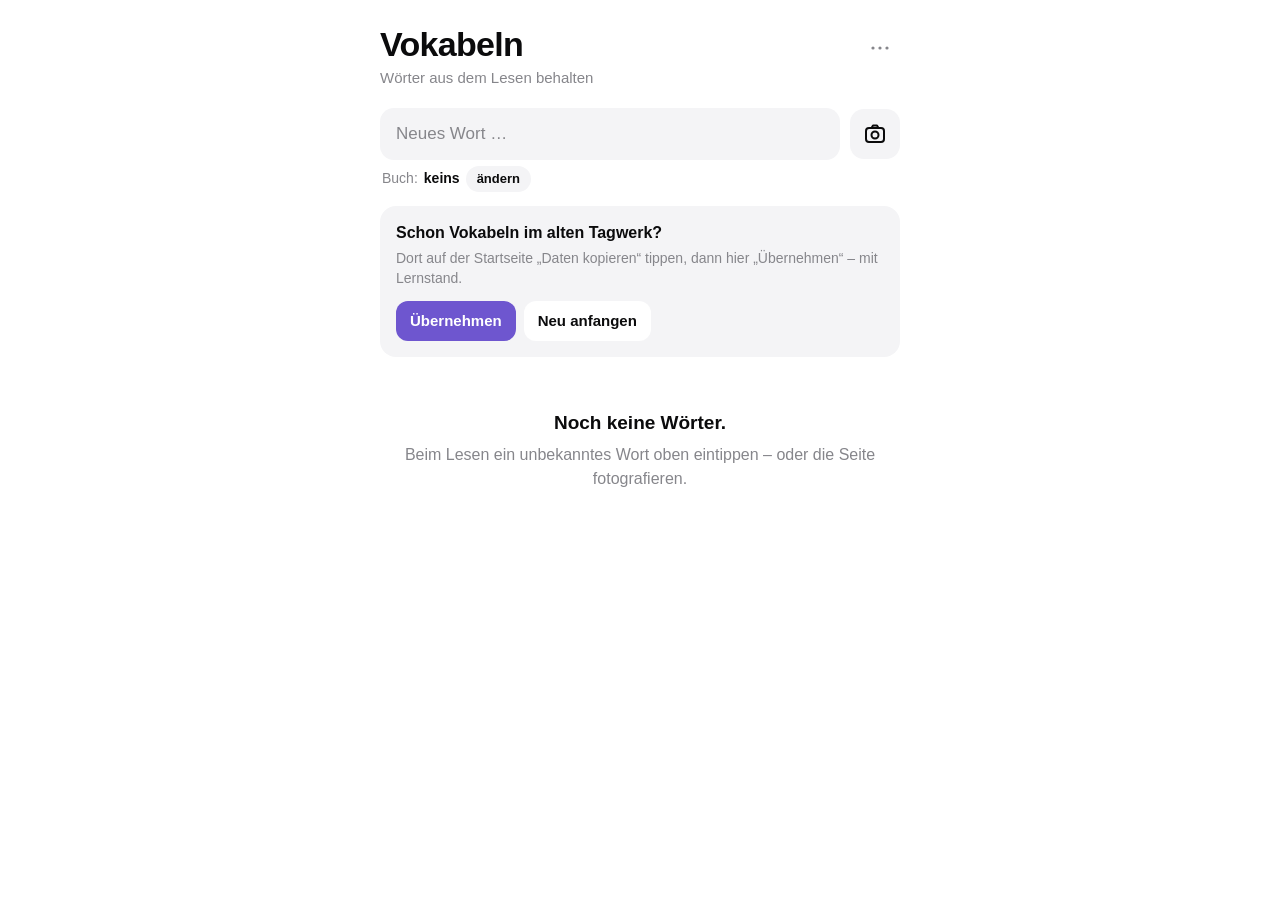
==== vokabeln.html @ 20fc2323 "Tagwerk neu: drei kleine Apps (Aufgaben, Gewohnheiten, Vokabeln) statt einer großen - Startseite mit" ====
<!DOCTYPE html>
<html lang="de">
<head>
<meta charset="UTF-8">
<meta name="viewport" content="width=device-width, initial-scale=1, viewport-fit=cover">
<meta name="theme-color" content="#ffffff">
<title>Vokabeln</title>
<meta name="description" content="Wörter aus dem Lesen sammeln und behalten.">
<link rel="manifest" href="vokabeln.webmanifest">
<link rel="apple-touch-icon" href="apple-vokabeln.png">
<link rel="icon" type="image/png" href="icon-vokabeln.png">
<meta name="apple-mobile-web-app-capable" content="yes">
<meta name="mobile-web-app-capable" content="yes">
<meta name="apple-mobile-web-app-status-bar-style" content="default">
<meta name="apple-mobile-web-app-title" content="Vokabeln">
<link rel="stylesheet" href="tw.css">
<style>
  :root { --accent: #6e56cf; --on-accent: #ffffff; }
  @media (prefers-color-scheme: dark) { :root:not([data-theme="light"]) { --accent: #9e8cfc; --on-accent: #000000; } }
  :root[data-theme="dark"] { --accent: #9e8cfc; --on-accent: #000000; }
  .practice { margin-top: 16px; min-height: 58px; font-size: 18px; }
  .all-done { text-align: center; padding: 18px 16px; }
  .all-done .q { font-size: 17px; }
  .pdots { display: flex; align-items: center; justify-content: center; gap: 10px; margin-top: 12px; font-size: 13px; color: var(--muted); }
  .book-line { font-size: 14px; color: var(--muted); margin: 2px 2px 0; display: flex; gap: 6px; align-items: center; }
  .book-line b { color: var(--fg); font-weight: 600; }
  .filters { display: flex; gap: 8px; overflow-x: auto; padding: 14px 0 2px; scrollbar-width: none; }
  .filters::-webkit-scrollbar { display: none; }
  .filters .chip { flex-shrink: 0; }
  .w-word { font-size: 19px; font-weight: 700; }
  .w-ipa { font-size: 13px; color: var(--faint); font-weight: 400; margin-left: 6px; }
  .w-trans { font-size: 15px; color: var(--muted); margin-top: 2px; }
  .badge { flex-shrink: 0; font-size: 12px; font-weight: 700; color: var(--muted); background: var(--soft); border-radius: 8px; padding: 3px 7px; min-width: 32px; text-align: center; }
  .badge.ripe { color: var(--accent); }
  .badge.done { color: var(--ok); }
  .say-btn { width: 36px; height: 36px; border-radius: 50%; display: inline-grid; place-items: center; color: var(--accent); background: var(--soft); flex-shrink: 0; }
  .say-btn svg { width: 18px; height: 18px; }
  .say-btn.big { width: 54px; height: 54px; }
  .say-btn.big svg { width: 25px; height: 25px; }
  .say-btn.talking { transform: scale(1.08); }
  .say-row { display: flex; align-items: center; gap: 14px; }
  .say-ipa { font-size: 17px; }
  .say-de { font-size: 14px; color: var(--muted); margin-top: 2px; }
  .answer { font-size: 17px; line-height: 1.5; }
  .answer.blank { color: var(--muted); font-style: italic; }
  .k-tag { font-size: 11px; font-weight: 800; letter-spacing: .06em; text-transform: uppercase; color: var(--muted); border: 1px solid var(--line); border-radius: 6px; padding: 1px 6px; vertical-align: 4px; margin-left: 6px; }
  /* Lernstand ● ● ● ⇄ */
  .vc-steps { display: inline-flex; align-items: center; gap: 5px; vertical-align: middle; }
  .vc-steps i { width: 9px; height: 9px; border-radius: 50%; border: 1.5px solid var(--faint); display: block; }
  .vc-steps i.on { background: var(--ok); border-color: var(--ok); }
  .vc-steps b { font-size: 13px; font-weight: 800; color: var(--faint); margin-left: 3px; line-height: 1; }
  .vc-steps b.next { color: var(--accent); }
  .vc-steps b.on { color: var(--ok); }
  /* Abfrage */
  .quiz-w { font-family: var(--display); font-size: 40px; font-weight: 700; line-height: 1.1; letter-spacing: -.01em; overflow-wrap: anywhere; }
  .quiz-src { font-size: 14px; color: var(--muted); }
  .quiz-a { display: none; }
  .overlay.open .quiz-a { display: block; }
  .quiz-t { font-size: 24px; font-weight: 700; color: var(--accent); }
  .quiz-m { font-size: 16px; color: var(--muted); margin-top: 8px; line-height: 1.5; }
  .quiz-e { font-size: 15px; font-style: italic; color: var(--muted); margin-top: 12px; line-height: 1.5; }
  .quiz-ipa { font-size: 15px; color: var(--muted); margin-top: 6px; }
  .quiz-input { width: min(340px, 100%); text-align: center; font-size: 22px; font-weight: 600; padding: 13px 14px; border-radius: 14px; border: 1.5px solid var(--line); background: var(--soft); outline: none; margin-top: 18px; }
  .quiz-input:focus { border-color: var(--accent); }
  .quiz-input.bad { border-color: var(--danger); animation: shake .32s ease; }
  @keyframes shake { 20%, 60% { transform: translateX(-6px); } 40%, 80% { transform: translateX(6px); } }
  .copy-answer { font-size: 26px; }
  .copy-box { position: relative; }
  .copy-cover { display: none; position: absolute; inset: -6px -10px; border-radius: 14px; border: 1.5px dashed var(--faint); background: var(--bg); color: var(--muted); font-size: 13px; font-weight: 700; letter-spacing: .08em; text-transform: uppercase; align-items: center; justify-content: center; }
  .copy-box.covered .copy-cover { display: flex; }
  .copy-box.covered > :not(.copy-cover) { visibility: hidden; }
  .copy-dots { display: flex; justify-content: center; gap: 8px; margin-top: 14px; }
  .copy-dots i { width: 12px; height: 12px; border-radius: 50%; border: 2px solid var(--faint); display: block; }
  .copy-dots i.on { background: var(--ok); border-color: var(--ok); }
  .copy-hint { font-size: 14px; color: var(--muted); margin-top: 10px; min-height: 20px; }
  .qd-big { font-family: var(--display); font-size: 40px; font-weight: 800; }
  .pick .tw-row { cursor: pointer; }
</style>
</head>
<body>
<div class="wrap">
  <header class="tw-head">
    <div>
      <h1>Vokabeln</h1>
      <p class="tw-sub" id="sub"></p>
    </div>
    <button class="tw-icon-btn" id="menu" aria-label="Menü"></button>
  </header>
  <div id="top"></div>
  <form class="tw-add" id="add" autocomplete="off">
    <input id="add-input" type="text" placeholder="Neues Wort …" enterkeyhint="done" autocapitalize="none" spellcheck="false" aria-label="Neues Wort">
    <button type="button" class="tw-icon-btn" id="photo-btn" aria-label="Seite fotografieren"></button>
  </form>
  <div class="book-line" id="book-line"></div>
  <div id="notes"></div>
  <div id="filters"></div>
  <ul class="tw-list" id="list"></ul>
  <input type="file" id="photo" accept="image/*" hidden>
</div>
<script src="tw.js"></script>
<script src="vokabeln.js"></script>
</body>
</html>
---- tw.css ----
/* ============================================================
   Tagwerk – gemeinsames Design der drei Apps
   Vorbild MinimaList: schwarz/weiß, große klare Schrift,
   leerer Bildschirm bis auf das Wichtige.
   ============================================================ */
:root {
  --bg: #ffffff;
  --fg: #0b0b0c;
  --muted: #86868b;
  --faint: #c7c7cc;
  --line: #ececee;
  --soft: #f4f4f6;
  --sheet: #ffffff;
  --accent: #0b0b0c;          /* je App überschrieben */
  --on-accent: #ffffff;
  --ok: #30b158;
  --danger: #ff3b30;
  --star: #ff9500;
  --shadow: 0 12px 40px rgba(0, 0, 0, .14);
  --sans: -apple-system, BlinkMacSystemFont, "SF Pro Text", "Helvetica Neue", "Segoe UI", Roboto, Arial, sans-serif;
  --display: -apple-system, BlinkMacSystemFont, "SF Pro Display", "Helvetica Neue", "Segoe UI", Roboto, Arial, sans-serif;
  color-scheme: light;
}
@media (prefers-color-scheme: dark) {
  :root:not([data-theme="light"]) {
    --bg: #000000; --fg: #f5f5f7; --muted: #8e8e93; --faint: #48484a; --line: #1c1c1e;
    --soft: #1f1f22; --sheet: #121214; --accent: #f5f5f7; --on-accent: #000000; --shadow: 0 12px 40px rgba(0, 0, 0, .6);
    color-scheme: dark;
  }
}
:root[data-theme="dark"] {
  --bg: #000000; --fg: #f5f5f7; --muted: #8e8e93; --faint: #48484a; --line: #1c1c1e;
  --soft: #1f1f22; --sheet: #121214; --accent: #f5f5f7; --on-accent: #000000; --shadow: 0 12px 40px rgba(0, 0, 0, .6);
  color-scheme: dark;
}

* { box-sizing: border-box; margin: 0; padding: 0; -webkit-tap-highlight-color: transparent; }
html, body { background: var(--bg); }
body {
  color: var(--fg); font-family: var(--sans); font-size: 17px; line-height: 1.4;
  min-height: 100dvh; -webkit-font-smoothing: antialiased; overscroll-behavior-y: none;
  padding: 0 0 calc(40px + env(safe-area-inset-bottom));
}
button, input, textarea, select { font: inherit; color: inherit; }
button { background: none; border: none; cursor: pointer; }
.hidden { display: none !important; }
.wrap { max-width: 560px; margin: 0 auto; padding: 0 20px; }

/* ---------- Kopf ---------- */
.tw-head {
  display: flex; align-items: flex-start; justify-content: space-between; gap: 12px;
  padding: max(26px, calc(env(safe-area-inset-top) + 14px)) 0 6px;
}
.tw-head h1 { font-family: var(--display); font-size: 34px; font-weight: 800; letter-spacing: -.02em; line-height: 1.1; }
.tw-sub { font-size: 15px; color: var(--muted); margin-top: 4px; }
.tw-icon-btn {
  width: 40px; height: 40px; border-radius: 50%; display: grid; place-items: center; flex-shrink: 0;
  color: var(--muted); margin-top: 2px;
}
.tw-icon-btn:active { background: var(--soft); }
.tw-icon-btn svg { width: 24px; height: 24px; }

/* ---------- Text-Tabs (Heute · Morgen · Später) ---------- */
.tw-tabs { display: flex; gap: 22px; margin: 10px 0 4px; }
.tw-tabs button {
  font-size: 17px; font-weight: 600; color: var(--faint); padding: 6px 0; position: relative;
}
.tw-tabs button.on { color: var(--fg); }
.tw-tabs button .n { font-size: 13px; font-weight: 600; color: var(--muted); margin-left: 4px; }

/* ---------- Eingabe oben ---------- */
.tw-add { display: flex; align-items: center; gap: 10px; margin: 14px 0 6px; }
.tw-add input {
  flex: 1; min-width: 0; border: none; outline: none; background: var(--soft);
  border-radius: 14px; padding: 14px 16px; font-size: 17px;
}
.tw-add input::placeholder { color: var(--muted); }
.tw-add .tw-icon-btn { background: var(--soft); width: 50px; height: 50px; border-radius: 14px; margin: 0; color: var(--fg); }

/* ---------- Liste ---------- */
.tw-list { list-style: none; margin-top: 6px; }
.tw-row {
  position: relative; display: flex; align-items: center; gap: 14px;
  padding: 15px 0; border-bottom: 1px solid var(--line);
  background: var(--bg); touch-action: pan-y; user-select: none; -webkit-user-select: none;
}
.tw-row:last-child { border-bottom: none; }
.tw-row .tw-main { flex: 1; min-width: 0; cursor: pointer; }
.tw-row .tw-text { font-size: 19px; font-weight: 500; line-height: 1.3; overflow-wrap: anywhere; }
.tw-row .tw-meta { font-size: 14px; color: var(--muted); margin-top: 3px; display: flex; flex-wrap: wrap; gap: 4px 10px; align-items: center; }
.tw-row.done .tw-text { color: var(--faint); text-decoration: line-through; text-decoration-thickness: 1.5px; }
.tw-row.done .tw-meta { color: var(--faint); }
.tw-row .star { color: var(--star); }

/* Haken-Kreis links */
.tw-check {
  width: 28px; height: 28px; border-radius: 50%; flex-shrink: 0;
  border: 2px solid var(--faint); display: grid; place-items: center; transition: background .15s, border-color .15s, transform .15s;
}
.tw-check svg { width: 16px; height: 16px; opacity: 0; color: var(--on-accent); }
.tw-check.on { background: var(--accent); border-color: var(--accent); }
.tw-check.on svg { opacity: 1; }
.tw-check:active { transform: scale(.9); }
.tw-check.big { width: 34px; height: 34px; }
.tw-check.big svg { width: 19px; height: 19px; }

/* Wischen: unter der Zeile liegt Grün (erledigt) bzw. Rot (löschen) */
.tw-swipe-wrap { position: relative; overflow: hidden; border-bottom: 1px solid var(--line); }
.tw-swipe-wrap:last-child { border-bottom: none; }
.tw-swipe-wrap > .tw-row { border-bottom: none; }
.tw-swipe-under {
  position: absolute; inset: 0; display: flex; align-items: center; padding: 0 22px;
  font-weight: 700; font-size: 15px; color: #fff; opacity: 0; transition: opacity .1s;
}
.tw-swipe-under.right { background: var(--ok); justify-content: flex-start; }
.tw-swipe-under.left { background: var(--danger); justify-content: flex-end; }

/* 7-Tage-Punkte */
.tw-dots { display: inline-flex; gap: 5px; align-items: center; vertical-align: middle; }
.tw-dots i { width: 8px; height: 8px; border-radius: 50%; background: var(--faint); opacity: .55; display: block; }
.tw-dots i.on { background: var(--accent); opacity: 1; }
.tw-dots i.today { box-shadow: 0 0 0 1.5px var(--muted); opacity: 1; }
.tw-dots i.today:not(.on) { background: transparent; }
.tw-dots i.off { opacity: .18; }

/* ---------- Abschnitte, Hinweise, Karten ---------- */
.tw-section { font-size: 13px; font-weight: 700; letter-spacing: .08em; text-transform: uppercase; color: var(--muted); margin: 26px 0 4px; }
.tw-section button { font: inherit; color: inherit; letter-spacing: inherit; text-transform: inherit; display: flex; align-items: center; gap: 6px; }
.tw-hint { font-size: 14px; color: var(--muted); line-height: 1.45; }
.tw-card {
  background: var(--soft); border-radius: 16px; padding: 16px; margin: 14px 0 6px;
}
.tw-card .q { font-size: 16px; font-weight: 600; line-height: 1.35; }
.tw-card .tw-hint { margin-top: 4px; }
.tw-card .row { display: flex; gap: 8px; margin-top: 12px; flex-wrap: wrap; }
.tw-card .btn:not(.primary) { background: var(--bg); }
.tw-empty { text-align: center; color: var(--muted); padding: 46px 10px 20px; font-size: 16px; line-height: 1.5; }
.tw-empty b { display: block; color: var(--fg); font-size: 19px; margin-bottom: 6px; }
.tw-link { color: var(--muted); font-size: 15px; font-weight: 600; padding: 14px 0; display: flex; justify-content: space-between; width: 100%; text-align: left; }
.tw-link:active { opacity: .6; }

/* ---------- Knöpfe & Chips ---------- */
.btn {
  display: inline-flex; align-items: center; justify-content: center; gap: 8px;
  border-radius: 14px; padding: 14px 18px; font-size: 16px; font-weight: 700;
  background: var(--soft); color: var(--fg); min-height: 50px;
}
.btn:active { transform: scale(.98); }
.btn:disabled { opacity: .45; }
.btn.primary { background: var(--accent); color: var(--on-accent); }
.btn.danger { color: var(--danger); }
.btn.full { width: 100%; }
.btn.small { min-height: 40px; padding: 9px 14px; font-size: 15px; border-radius: 12px; }
.btn svg { width: 20px; height: 20px; }
.chips { display: flex; flex-wrap: wrap; gap: 8px; }
.chip {
  border-radius: 999px; padding: 8px 14px; font-size: 15px; font-weight: 600;
  background: var(--soft); color: var(--fg); border: 1.5px solid transparent;
}
.chip.on { border-color: var(--fg); }

/* ---------- Formular im Blatt ---------- */
.f-label { display: block; font-size: 13px; font-weight: 700; letter-spacing: .06em; text-transform: uppercase; color: var(--muted); margin: 18px 0 8px; }
.f-input, .f-area {
  width: 100%; border: none; outline: none; background: var(--soft); border-radius: 12px;
  padding: 13px 14px; font-size: 17px;
}
.f-area { min-height: 84px; resize: vertical; line-height: 1.45; }
.f-big { font-size: 22px; font-weight: 700; background: none; padding: 4px 44px 4px 0; border-radius: 0; }
.f-row { display: flex; align-items: center; justify-content: space-between; gap: 12px; padding: 12px 0; border-bottom: 1px solid var(--line); }
.f-row:last-child { border-bottom: none; }
.f-row .k { font-size: 16px; }
.f-row .v { font-size: 15px; color: var(--muted); text-align: right; }
.switch { position: relative; width: 50px; height: 30px; flex-shrink: 0; }
.switch input { position: absolute; inset: 0; opacity: 0; margin: 0; cursor: pointer; z-index: 2; }
.switch span { position: absolute; inset: 0; border-radius: 999px; background: var(--line); transition: background .2s; }
.switch span::after { content: ""; position: absolute; top: 3px; left: 3px; width: 24px; height: 24px; border-radius: 50%; background: #fff; box-shadow: 0 1px 3px rgba(0,0,0,.25); transition: transform .2s; }
.switch input:checked + span { background: var(--ok); }
.switch input:checked + span::after { transform: translateX(20px); }

/* ---------- Bottom-Sheet ---------- */
.sheet-back {
  position: fixed; inset: 0; z-index: 100; background: rgba(0, 0, 0, .38);
  display: flex; align-items: flex-end; justify-content: center; opacity: 0; transition: opacity .22s;
}
.sheet-back.open { opacity: 1; }
.sheet {
  width: 100%; max-width: 560px; max-height: 92dvh; overflow-y: auto; overscroll-behavior: contain;
  background: var(--sheet); border-radius: 22px 22px 0 0; box-shadow: var(--shadow);
  padding: 8px 20px calc(24px + env(safe-area-inset-bottom));
  transform: translateY(100%); transition: transform .3s cubic-bezier(.2, .9, .25, 1);
}
.sheet-back.open .sheet { transform: translateY(0); }
.sheet .grab { width: 38px; height: 5px; border-radius: 3px; background: var(--faint); margin: 4px auto 14px; }
.sheet h2 { font-family: var(--display); font-size: 24px; font-weight: 800; letter-spacing: -.01em; line-height: 1.2; padding-right: 40px; }
.sheet .x { position: absolute; top: -6px; right: -8px; }
.sheet-in { position: relative; }
.sheet .actions { display: flex; gap: 10px; margin-top: 22px; }
.sheet .actions .btn { flex: 1; }
.stack { display: flex; flex-direction: column; gap: 10px; margin-top: 18px; }

/* ---------- Kurzmeldung ---------- */
.toast {
  position: fixed; left: 16px; right: 16px; margin: 0 auto; width: fit-content; max-width: 520px;
  bottom: calc(22px + env(safe-area-inset-bottom)); z-index: 400;
  transform: translateY(20px); opacity: 0; transition: opacity .2s, transform .25s;
  background: var(--fg); color: var(--bg); border-radius: 14px; padding: 12px 14px 12px 16px;
  display: flex; align-items: center; gap: 14px; box-shadow: var(--shadow);
  font-size: 15px; font-weight: 600;
}
.toast.show { opacity: 1; transform: translateY(0); }
.toast button { color: var(--bg); opacity: .75; font-weight: 800; font-size: 15px; padding: 2px 4px; white-space: nowrap; }

/* ---------- Vollbild (Fokus, Abfrage) ---------- */
.overlay {
  position: fixed; inset: 0; z-index: 200; background: var(--bg); display: flex; flex-direction: column;
  padding: max(20px, env(safe-area-inset-top)) 22px calc(22px + env(safe-area-inset-bottom));
}
.ov-top { display: flex; align-items: center; justify-content: space-between; min-height: 40px; }
.ov-top .count { font-size: 13px; font-weight: 700; letter-spacing: .1em; text-transform: uppercase; color: var(--muted); }
.ov-mid { flex: 1; display: flex; flex-direction: column; align-items: center; justify-content: center; text-align: center; gap: 14px; overflow-y: auto; }
.ov-btns { display: flex; gap: 10px; }
.ov-btns .btn { flex: 1; min-height: 56px; font-size: 17px; }
.bar { height: 3px; border-radius: 2px; background: var(--line); margin-top: 10px; overflow: hidden; }
.bar span { display: block; height: 100%; background: var(--accent); transition: width .3s; }

@media (prefers-reduced-motion: reduce) {
  *, *::before, *::after { transition: none !important; animation: none !important; }
}
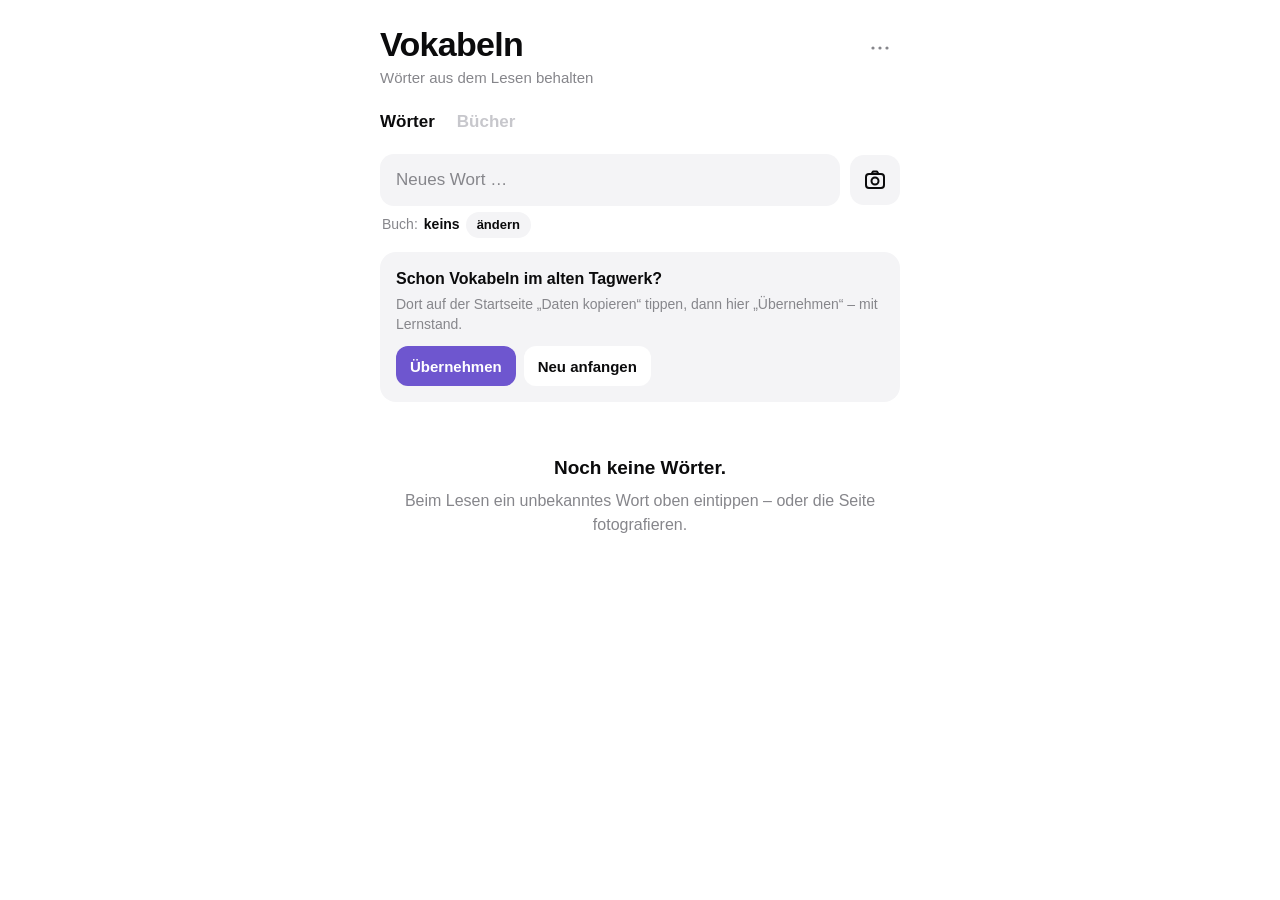
==== commit 212f5e0d: "Vokabeln: Bücher-Übersicht (gerade, gelesen nach Jahr, Wörter je Buch) - Neuer Tab „Bücher“ in der V" ====
--- a/vokabeln.html
+++ b/vokabeln.html
@@ -5,7 +5,7 @@
 <meta name="viewport" content="width=device-width, initial-scale=1, viewport-fit=cover">
 <meta name="theme-color" content="#ffffff">
 <title>Vokabeln</title>
-<meta name="description" content="Wörter aus dem Lesen sammeln und behalten.">
+<meta name="description" content="Wörter aus dem Lesen sammeln und behalten – und sehen, was du gelesen hast.">
 <link rel="manifest" href="vokabeln.webmanifest">
 <link rel="apple-touch-icon" href="apple-vokabeln.png">
 <link rel="icon" type="image/png" href="icon-vokabeln.png">
@@ -75,26 +75,52 @@
   .copy-hint { font-size: 14px; color: var(--muted); margin-top: 10px; min-height: 20px; }
   .qd-big { font-family: var(--display); font-size: 40px; font-weight: 800; }
   .pick .tw-row { cursor: pointer; }
+  /* Bücher */
+  .tier { flex-shrink: 0; font-size: 13px; font-weight: 800; color: var(--muted); background: var(--soft); border-radius: 8px; min-width: 28px; padding: 3px 7px; text-align: center; }
+  .tier.top { color: var(--accent); }
+  .tiers { display: flex; gap: 8px; }
+  .tiers .chip { width: 46px; padding: 8px 0; text-align: center; font-weight: 800; }
+  .tiers .chip.on { background: var(--accent); color: var(--on-accent); border-color: var(--accent); }
+  .b-words { list-style: none; margin-top: 4px; }
+  .b-words li { display: flex; align-items: baseline; gap: 10px; padding: 10px 0; border-bottom: 1px solid var(--line); cursor: pointer; }
+  .b-words li:last-child { border-bottom: none; }
+  .b-words .w { font-weight: 700; }
+  .b-words .t { color: var(--muted); font-size: 15px; flex: 1; min-width: 0; overflow: hidden; text-overflow: ellipsis; white-space: nowrap; }
+  .b-desc { font-size: 15px; color: var(--muted); line-height: 1.45; margin-top: 6px; }
+  .chip.date { position: relative; overflow: hidden; }
+  .chip.date input { position: absolute; inset: 0; opacity: 0; width: 100%; height: 100%; cursor: pointer; }
 </style>
 </head>
 <body>
 <div class="wrap">
   <header class="tw-head">
     <div>
-      <h1>Vokabeln</h1>
+      <h1 id="title">Vokabeln</h1>
       <p class="tw-sub" id="sub"></p>
     </div>
     <button class="tw-icon-btn" id="menu" aria-label="Menü"></button>
   </header>
-  <div id="top"></div>
-  <form class="tw-add" id="add" autocomplete="off">
-    <input id="add-input" type="text" placeholder="Neues Wort …" enterkeyhint="done" autocapitalize="none" spellcheck="false" aria-label="Neues Wort">
-    <button type="button" class="tw-icon-btn" id="photo-btn" aria-label="Seite fotografieren"></button>
-  </form>
-  <div class="book-line" id="book-line"></div>
-  <div id="notes"></div>
-  <div id="filters"></div>
-  <ul class="tw-list" id="list"></ul>
+  <nav class="tw-tabs" id="tabs" aria-label="Ansicht">
+    <button data-tab="woerter" class="on">Wörter</button>
+    <button data-tab="buecher">Bücher</button>
+  </nav>
+  <div id="v-words">
+    <div id="top"></div>
+    <form class="tw-add" id="add" autocomplete="off">
+      <input id="add-input" type="text" placeholder="Neues Wort …" enterkeyhint="done" autocapitalize="none" spellcheck="false" aria-label="Neues Wort">
+      <button type="button" class="tw-icon-btn" id="photo-btn" aria-label="Seite fotografieren"></button>
+    </form>
+    <div class="book-line" id="book-line"></div>
+    <div id="notes"></div>
+    <div id="filters"></div>
+    <ul class="tw-list" id="list"></ul>
+  </div>
+  <div id="v-books" hidden>
+    <form class="tw-add" id="b-add" autocomplete="off">
+      <input id="b-add-input" type="text" placeholder="Buch hinzufügen – Titel, Autor …" enterkeyhint="done" aria-label="Buch hinzufügen">
+    </form>
+    <div id="b-list"></div>
+  </div>
   <input type="file" id="photo" accept="image/*" hidden>
 </div>
 <script src="tw.js"></script>
--- a/tw.css
+++ b/tw.css
@@ -35,6 +35,7 @@
 }
 
 * { box-sizing: border-box; margin: 0; padding: 0; -webkit-tap-highlight-color: transparent; }
+[hidden] { display: none !important; }
 html, body { background: var(--bg); }
 body {
   color: var(--fg); font-family: var(--sans); font-size: 17px; line-height: 1.4;
